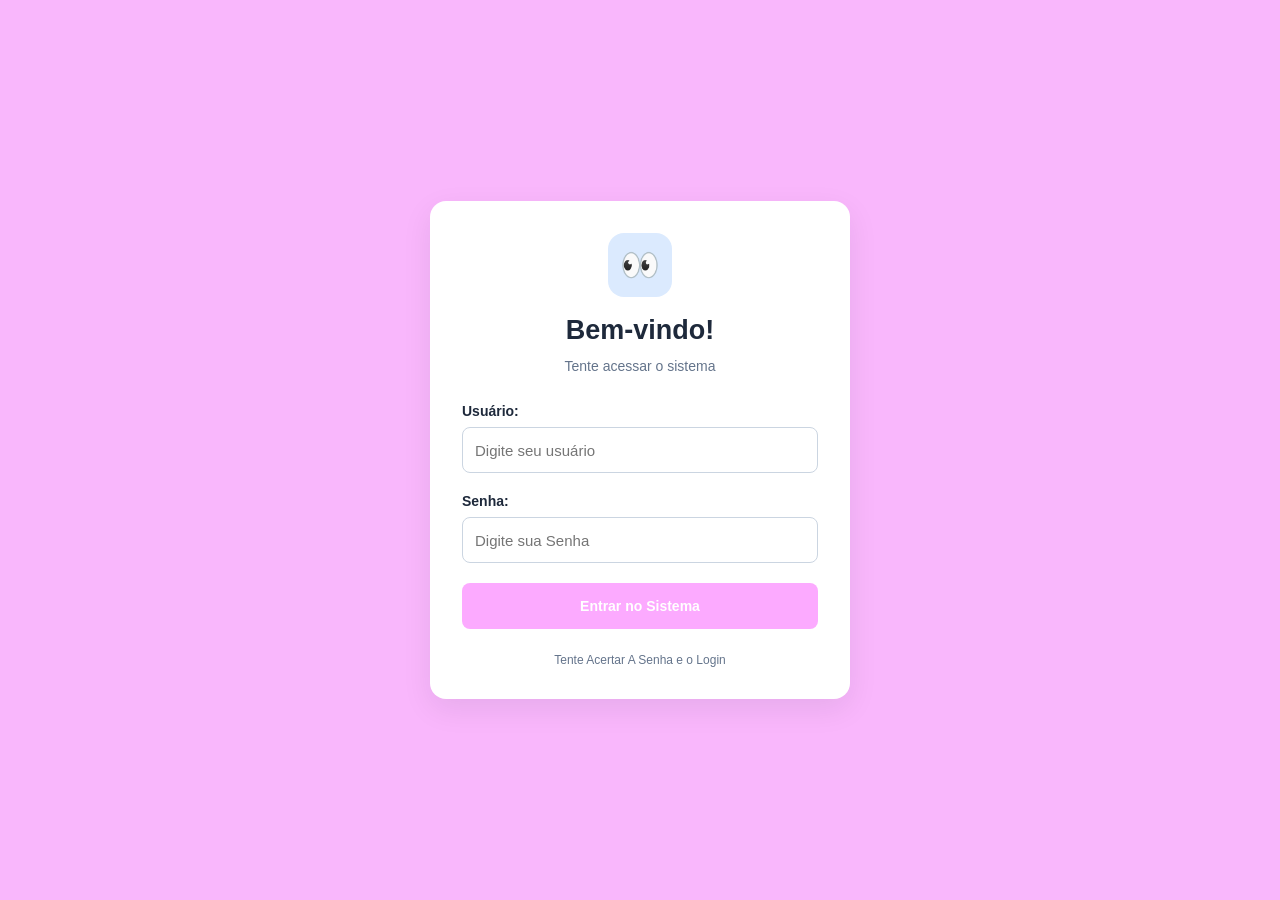
==== index.html @ dc453ee0 "Add index.html with redirect to login page" ====
<!DOCTYPE html>
<html>
<head>
    <meta charset="UTF-8">
    <meta http-equiv="refresh" content="0; url=Aula16_atividade/login.html">
</head>
<body>
    <p><a href="Aula16_atividade/login.html">Abrir atividade</a></p>
</body>
</html>
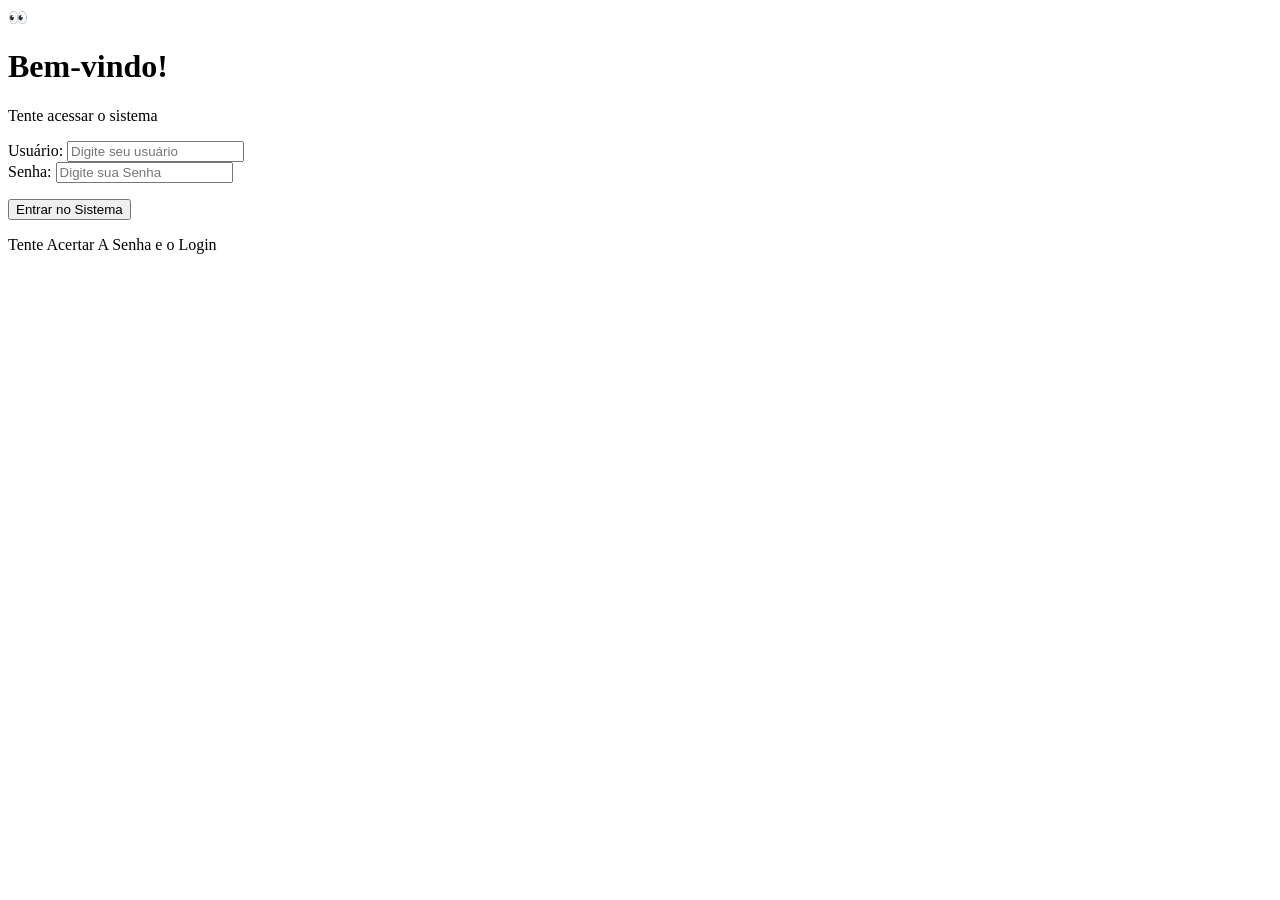
==== commit 2fb42b94: "Revamp login page structure and styling" ====
--- a/index.html
+++ b/index.html
@@ -1,10 +1,37 @@
 <!DOCTYPE html>
-<html>
+<html lang="pt-BR">
 <head>
     <meta charset="UTF-8">
-    <meta http-equiv="refresh" content="0; url=Aula16_atividade/login.html">
+    <meta name="viewport" content="width=device-width, initial-scale=1.0">
+    <title>Login | Sistema de Produto</title>
+    <link rel="stylesheet" href="login.css">
 </head>
-<body>
-    <p><a href="Aula16_atividade/login.html">Abrir atividade</a></p>
+<body class="login-page">
+    <main class="login-container">
+        <div class="logo">👀​</div>
+
+        <h1>Bem-vindo!</h1>
+        <p class="subtitulo">Tente acessar o sistema</p>
+
+        <form id="formLogin">
+            <div class="campo">
+                <label for="usuario">Usuário: </label>
+                <input type="text" id="usuario" placeholder="Digite seu usuário" required>
+            </div>
+
+            <div class="campo">
+                <label for="senha">Senha: </label>
+                <input type="password" id="senha" placeholder="Digite sua Senha" required>
+            </div>
+
+            <p id="mensagemErro" class="mensagem-erro"></p>
+
+            <button type="submit" class="botao-principal">Entrar no Sistema</button>
+        </form>
+
+        <p class="rodape">Tente Acertar A Senha e o Login</p>
+    </main>
+
+    <script src="login.js"></script>
 </body>
 </html>
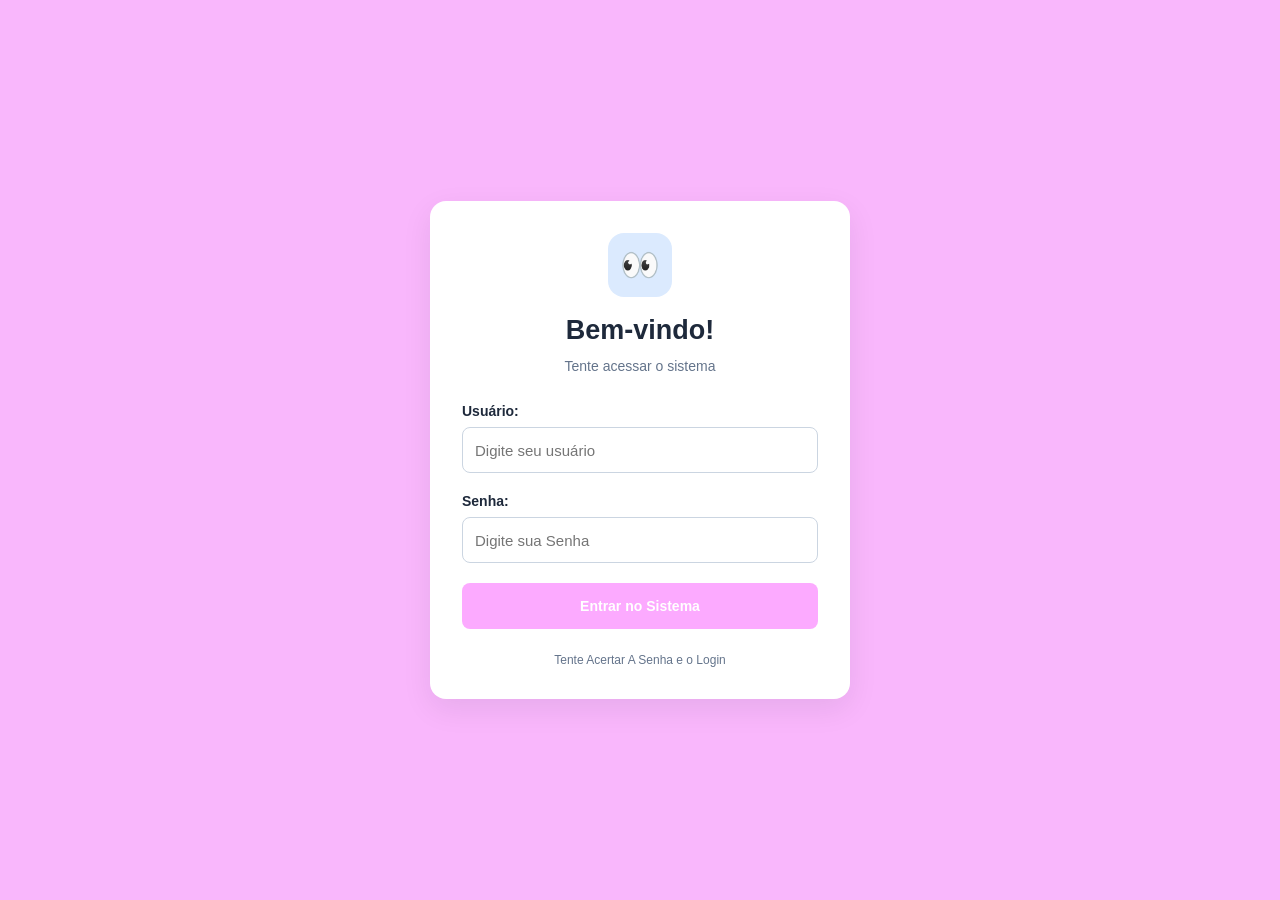
==== commit 3b900adf: "Update index.html" ====
--- a/index.html
+++ b/index.html
@@ -4,7 +4,7 @@
     <meta charset="UTF-8">
     <meta name="viewport" content="width=device-width, initial-scale=1.0">
     <title>Login | Sistema de Produto</title>
-    <link rel="stylesheet" href="login.css">
+    <link rel="stylesheet" href="Aula16_atividade/login.css">
 </head>
 <body class="login-page">
     <main class="login-container">
--- a/Aula16_atividade/login.css
+++ b/Aula16_atividade/login.css
@@ -0,0 +1,363 @@
+
+* {
+    box-sizing: border-box;
+}
+
+:root {
+    --primaria: #fcaaff;
+    --primaria-hover: #ef7df3;
+    --fundo: #f9b7fc;
+    --texto: #1e293b;
+    --cinza: #64748b;
+    --borda: #cbd5e1;
+    --branco: #ffffff;
+}
+
+body {
+    margin: 0;
+    min-height: 100vh;
+    padding: 24px;
+    font-family: Arial, Helvetica, sans-serif;
+    background: var(--fundo);
+    color: var(--texto);
+    display: flex;
+    justify-content: center;
+    align-items: center;
+}
+
+.login-container,
+.container {
+    width: 100%;
+    max-width: 560px;
+    background: var(--branco);
+    padding: 32px;
+    border-radius: 16px;
+    box-shadow: 0 10px 30px rgba(15, 23, 42, 0.08);
+}
+
+.login-container {
+    max-width: 420px;
+}
+
+.logo {
+    width: 64px;
+    height: 64px;
+    margin: 0 auto 18px;
+    border-radius: 16px;
+    background: #dbeafe;
+    display: flex;
+    align-items: center;
+    justify-content: center;
+    font-size: 32px;
+}
+
+h1 {
+    margin: 0 0 10px;
+    font-size: 27px;
+    text-align: center;
+}
+
+.subtitulo {
+    color: var(--cinza);
+    font-size: 14px;
+    line-height: 1.5;
+    margin: 0 0 26px;
+}
+
+.login-container .subtitulo {
+    text-align: center;
+}
+
+.campo {
+    display: flex;
+    flex-direction: column;
+    gap: 8px;
+    margin-bottom: 20px;
+}
+
+.campo label,
+fieldset legend {
+    font-size: 14px;
+    font-weight: 600;
+}
+
+input:not([type="radio"]) {
+    width: 100%;
+    min-height: 46px;
+    padding: 12px;
+    font-family: inherit;
+    font-size: 15px;
+    color: var(--texto);
+    background: var(--branco);
+    border: 1px solid var(--borda);
+    border-radius: 8px;
+    outline: none;
+    transition: border-color 0.2s, box-shadow 0.2s;
+}
+
+input:focus {
+    border-color: var(--primaria);
+    box-shadow: 0 0 0 3px rgba(37, 99, 235, 0.12);
+}
+
+input[readonly] {
+    background: #f8fafc;
+    font-weight: 600;
+}
+
+.botao-principal,
+.botao-secundario,
+.botao-sair {
+    min-height: 46px;
+    padding: 12px 18px;
+    border: none;
+    border-radius: 8px;
+    font-size: 14px;
+    font-weight: 600;
+    cursor: pointer;
+    transition: background 0.2s;
+}
+
+.botao-principal {
+    width: 100%;
+    background: var(--primaria);
+    color: white;
+}
+
+.botao-principal:hover {
+    background: var(--primaria-hover);
+}
+
+.botao-secundario {
+    background: #e2e8f0;
+    color: var(--texto);
+}
+
+.botao-secundario:hover {
+    background: #cbd5e1;
+}
+
+.botao-sair {
+    min-height: 38px;
+    background: #fee2e2;
+    color: #b91c1c;
+}
+
+.botao-sair:hover {
+    background: #fecaca;
+}
+
+.rodape {
+    margin: 24px 0 0;
+    color: var(--cinza);
+    text-align: center;
+    font-size: 12px;
+}
+
+.mensagem-erro {
+    color: #dc2626;
+    font-size: 14px;
+    margin: 0 0 16px;
+}
+
+.cabecalho {
+    display: flex;
+    align-items: flex-start;
+    justify-content: space-between;
+    gap: 16px;
+    margin-bottom: 28px;
+}
+
+.cabecalho h1 {
+    text-align: left;
+    font-size: 25px;
+}
+
+.cabecalho .subtitulo {
+    margin: 0;
+}
+
+.grade-precos {
+    display: grid;
+    grid-template-columns: 1fr 1fr;
+    gap: 16px;
+}
+
+.campo-margem small {
+    color: var(--cinza);
+    font-size: 12px;
+    line-height: 1.5;
+}
+
+fieldset {
+    margin: 4px 0 24px;
+    padding: 18px;
+    border: 1px solid var(--borda);
+    border-radius: 10px;
+}
+
+fieldset legend {
+    padding: 0 6px;
+}
+
+.opcoes-unidade {
+    display: flex;
+    flex-wrap: wrap;
+    gap: 12px;
+    margin-top: 8px;
+}
+
+.opcao {
+    display: flex;
+    align-items: center;
+    gap: 7px;
+    padding: 10px;
+    border: 1px solid var(--borda);
+    border-radius: 8px;
+    font-size: 13px;
+    cursor: pointer;
+}
+
+.opcao:has(input:checked) {
+    border-color: var(--primaria);
+    background: #eff6ff;
+}
+
+.opcao input {
+    accent-color: var(--primaria);
+}
+
+.botoes {
+    display: flex;
+    gap: 12px;
+}
+
+.botoes .botao-principal {
+    flex: 1;
+}
+
+#mensagemProduto {
+    margin: 16px 0 0;
+    font-size: 14px;
+    line-height: 1.5;
+}
+
+@media (max-width: 480px) {
+    body {
+        padding: 14px;
+    }
+
+    .login-container,
+    .container {
+        padding: 22px 18px;
+    }
+
+    .grade-precos {
+        grid-template-columns: 1fr;
+        gap: 0;
+    }
+
+    .cabecalho h1 {
+        font-size: 21px;
+    }
+
+    .opcoes-unidade {
+        flex-direction: column;
+    }
+
+    .opcao {
+        width: 100%;
+    }
+
+    .botoes {
+        flex-direction: column;
+    }
+}
+
+
+.lista-container {
+    max-width: 1100px;
+}
+
+.acoes-lista {
+    margin-bottom: 24px;
+}
+
+.acoes-lista .botao-principal {
+    width: auto;
+}
+
+.resumo-produtos {
+    display: flex;
+    align-items: center;
+    justify-content: space-between;
+    padding: 16px;
+    margin: 8px 0 20px;
+    border-radius: 10px;
+    background: #eff6ff;
+    color: #1e40af;
+}
+
+.resumo-produtos strong {
+    font-size: 24px;
+}
+
+.tabela-wrapper {
+    width: 100%;
+    overflow-x: auto;
+}
+
+.tabela-produtos {
+    width: 100%;
+    border-collapse: collapse;
+    font-size: 13px;
+}
+
+.tabela-produtos th,
+.tabela-produtos td {
+    padding: 14px 12px;
+    text-align: left;
+    border-bottom: 1px solid #e2e8f0;
+    white-space: nowrap;
+}
+
+.tabela-produtos th {
+    background: #f8fafc;
+    color: #475569;
+    font-weight: 600;
+}
+
+.tabela-produtos tbody tr:hover {
+    background: #f8fafc;
+}
+
+.tabela-vazia {
+    padding: 28px !important;
+    color: #64748b;
+    text-align: center !important;
+}
+
+.botao-excluir {
+    padding: 8px 12px;
+    border: none;
+    border-radius: 6px;
+    background: #fee2e2;
+    color: #b91c1c;
+    cursor: pointer;
+    font-weight: 600;
+}
+
+.botao-excluir:hover {
+    background: #fecaca;
+}
+
+@media (max-width: 600px) {
+    .lista-container {
+        padding: 18px 12px;
+    }
+
+    .tabela-produtos th,
+    .tabela-produtos td {
+        padding: 11px 9px;
+    }
+}
